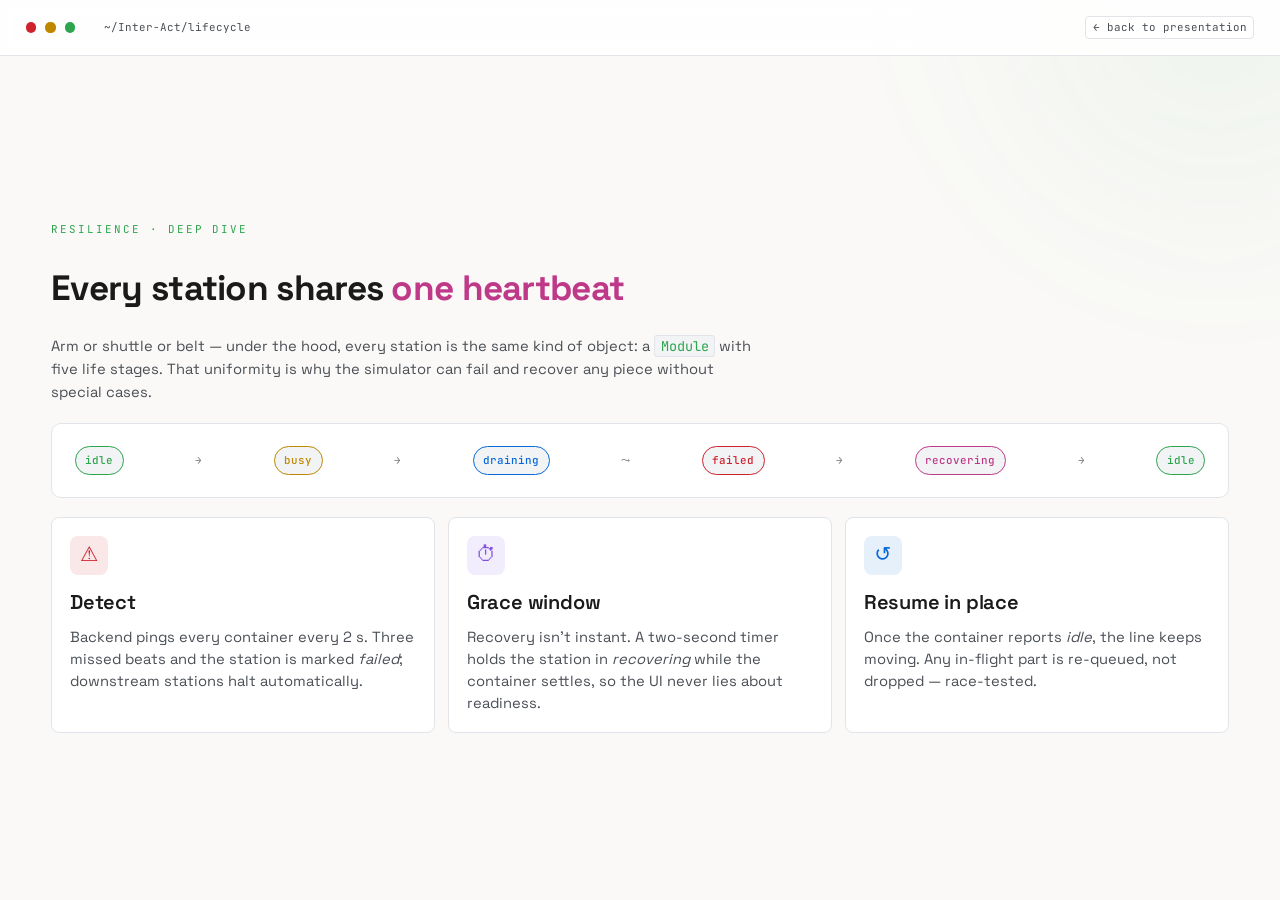
==== lifecycle.html @ b62fb3c9 "Initial commit: Add presentation website" ====
<!DOCTYPE html>
<html lang="en">
<head>
<meta charset="UTF-8">
<meta name="viewport" content="width=device-width, initial-scale=1.0">
<title>INTER.act — Lifecycle deep dive</title>
<link rel="preconnect" href="https://fonts.googleapis.com">
<link rel="preconnect" href="https://fonts.gstatic.com" crossorigin>
<link href="https://fonts.googleapis.com/css2?family=JetBrains+Mono:wght@300;400;500;700;800&family=Space+Grotesk:wght@400;500;600;700&display=swap" rel="stylesheet">
<link rel="stylesheet" href="styles.css">
</head>
<body>

<!-- Standalone deep-dive page reachable from the hidden hotspot on
     presentation.html slide 6 ("5 lifecycle states" stat).
     Single back link returns the viewer to the presentation. -->
<section class="slide">
    <header class="chrome">
        <span class="dot r"></span><span class="dot y"></span><span class="dot g"></span>
        <span class="path">~/Inter-Act/lifecycle</span>
        <span class="branch">
            <a href="presentation.html">← back to presentation</a>
        </span>
    </header>

    <div class="slide-content">
        <p class="eyebrow reveal">Resilience · deep dive</p>
        <h2 class="section-title reveal">
            Every station shares <span style="color:var(--magenta);">one heartbeat</span>
        </h2>

        <p class="reveal muted" style="max-width:78ch;">
            Arm or shuttle or belt — under the hood, every station is the same kind
            of object: a <kbd>Module</kbd> with five life stages. That uniformity is
            why the simulator can fail and recover any piece without special cases.
        </p>

        <div class="state-graph reveal">
            <span class="state-node idle">idle</span>
            <span class="state-arrow">→</span>
            <span class="state-node busy">busy</span>
            <span class="state-arrow">→</span>
            <span class="state-node drain">draining</span>
            <span class="state-arrow">⤳</span>
            <span class="state-node failed">failed</span>
            <span class="state-arrow">→</span>
            <span class="state-node recover">recovering</span>
            <span class="state-arrow">→</span>
            <span class="state-node idle">idle</span>
        </div>

        <div class="grid-3 reveal">
            <div class="card red">
                <div class="icon">⚠</div>
                <h3>Detect</h3>
                <p>Backend pings every container every 2 s. Three missed beats and
                the station is marked <em>failed</em>; downstream stations halt
                automatically.</p>
            </div>
            <div class="card violet">
                <div class="icon">⏱</div>
                <h3>Grace window</h3>
                <p>Recovery isn't instant. A two-second timer holds the station
                in <em>recovering</em> while the container settles, so the UI
                never lies about readiness.</p>
            </div>
            <div class="card cyan">
                <div class="icon">↺</div>
                <h3>Resume in place</h3>
                <p>Once the container reports <em>idle</em>, the line keeps moving.
                Any in-flight part is re-queued, not dropped — race-tested.</p>
            </div>
        </div>
    </div>
</section>

<script>
/* Esc / Backspace / ← arrow → back to presentation */
document.addEventListener('keydown', (e) => {
    if (e.key === 'Escape' || e.key === 'Backspace' || e.key === 'ArrowLeft') {
        e.preventDefault();
        location.href = 'presentation.html';
    }
});
</script>
</body>
</html>
---- styles.css ----
/* ===========================================
   INTER.act presentation — shared stylesheet
   Light theme, editorial + technical accents.
   Linked by every slide-N.html and index.html.
   =========================================== */

:root {
    /* Palette — warm cream paper, ink black, jade green accent */
    --bg-primary:    #faf9f7;
    --bg-panel:      #ffffff;
    --bg-elevated:   #f1f3f5;
    --border:        #e1e4e8;
    --border-bright: #c9d1d9;

    --text-primary:   #1a1a1a;
    --text-secondary: #4a4f55;
    --text-dim:       #7a8087;

    --green:   #2da44e;
    --green-glow: rgba(45, 164, 78, 0.18);
    --amber:   #bf8700;
    --magenta: #bf3989;
    --cyan:    #0969da;
    --red:     #cf222e;
    --violet:  #8250df;

    --font-display: 'Space Grotesk', system-ui, sans-serif;
    --font-mono:    'JetBrains Mono', ui-monospace, monospace;

    --title-size:    clamp(1.8rem, 6vw, 5rem);
    --h2-size:       clamp(1.2rem, 3.2vw, 2.2rem);
    --h3-size:       clamp(0.9rem, 1.9vw, 1.25rem);
    --body-size:     clamp(0.75rem, 1.15vw, 1rem);
    --small-size:    clamp(0.6rem, 0.85vw, 0.78rem);

    --slide-padding: clamp(1.2rem, 4vw, 4rem);
    --content-gap:   clamp(0.6rem, 1.5vw, 1.4rem);
    --element-gap:   clamp(0.3rem, 0.8vw, 0.7rem);

    --ease: cubic-bezier(0.16, 1, 0.3, 1);
    --dur:  0.7s;
}

* { margin: 0; padding: 0; box-sizing: border-box; }
html, body { height: 100%; overflow-x: hidden; }

body {
    background: var(--bg-primary);
    color: var(--text-primary);
    font-family: var(--font-display);
    font-size: var(--body-size);
    line-height: 1.55;
}

/* ===========================================
   SLIDE FRAME — locks each page to viewport
   =========================================== */
.slide {
    width: 100vw;
    height: 100vh;
    height: 100dvh;
    overflow: hidden;
    display: flex;
    flex-direction: column;
    position: relative;
    padding: var(--slide-padding);
    background: var(--bg-primary);
}
.slide-content {
    flex: 1;
    display: flex;
    flex-direction: column;
    justify-content: center;
    max-height: 100%;
    overflow: hidden;
    gap: var(--content-gap);
    margin-top: clamp(2.5rem, 6vh, 4rem); /* space for header chrome */
}

@media (max-height: 700px) {
    :root {
        --slide-padding: clamp(0.8rem, 3vw, 2rem);
        --title-size: clamp(1.4rem, 4.8vw, 2.8rem);
        --h2-size:    clamp(1rem, 2.6vw, 1.7rem);
    }
    .slide-content { margin-top: clamp(2rem, 5vh, 3rem); }
}
@media (max-height: 600px) {
    :root {
        --slide-padding: clamp(0.6rem, 2.5vw, 1.5rem);
        --content-gap: clamp(0.4rem, 1vw, 0.8rem);
        --body-size: clamp(0.65rem, 0.95vw, 0.85rem);
    }
}
@media (max-height: 500px) {
    :root { --title-size: clamp(1.1rem, 3.5vw, 1.8rem); }
}
@media (prefers-reduced-motion: reduce) {
    *, *::before, *::after {
        animation-duration: 0.01ms !important;
        transition-duration: 0.2s !important;
    }
}

/* Subtle paper texture / depth — no AI gradient slop */
.slide::after {
    content: '';
    position: absolute;
    width: 60vmax; height: 60vmax;
    top: -30vmax; right: -25vmax;
    background: radial-gradient(circle, rgba(45, 164, 78, 0.06), transparent 60%);
    pointer-events: none;
    z-index: 0;
    filter: blur(50px);
}
.slide > * { position: relative; z-index: 2; }

/* ===========================================
   PAGE CHROME — top bar, nav, slide number
   =========================================== */
.chrome {
    position: absolute;
    top: 0; left: 0; right: 0;
    display: flex;
    align-items: center;
    gap: 0.6rem;
    padding: clamp(0.6rem, 1.3vw, 1rem) clamp(0.9rem, 2vw, 1.6rem);
    background: rgba(255, 255, 255, 0.85);
    backdrop-filter: blur(8px);
    border-bottom: 1px solid var(--border);
    font-family: var(--font-mono);
    font-size: var(--small-size);
    color: var(--text-dim);
    z-index: 5;
}
.chrome .dot {
    width: clamp(8px, 0.8vw, 12px);
    height: clamp(8px, 0.8vw, 12px);
    border-radius: 50%;
    background: var(--border-bright);
}
.chrome .dot.r { background: var(--red); }
.chrome .dot.y { background: var(--amber); }
.chrome .dot.g { background: var(--green); }
.chrome .path { margin-left: clamp(0.5rem, 1.5vw, 1.5rem); color: var(--text-secondary); }
.chrome .branch { margin-left: auto; color: var(--green); display: flex; align-items: center; gap: 0.6rem; }

.chrome a {
    color: var(--text-secondary);
    text-decoration: none;
    padding: 0.2em 0.6em;
    border: 1px solid var(--border);
    border-radius: 4px;
    background: var(--bg-panel);
    transition: all 0.2s var(--ease);
}
.chrome a:hover {
    border-color: var(--green);
    color: var(--green);
}
.chrome a.disabled {
    opacity: 0.35;
    pointer-events: none;
}

/* Cursor blink (title slide accent) */
.cursor::after {
    content: '▊';
    color: var(--green);
    animation: blink 1.1s steps(2) infinite;
    margin-left: 0.2em;
}
@keyframes blink { 50% { opacity: 0; } }

/* ===========================================
   REVEAL ANIMATIONS — page-load staggered
   =========================================== */
.reveal {
    opacity: 0;
    transform: translateY(20px);
    animation: rise var(--dur) var(--ease) forwards;
}
.reveal:nth-child(1) { animation-delay: 0.05s; }
.reveal:nth-child(2) { animation-delay: 0.15s; }
.reveal:nth-child(3) { animation-delay: 0.25s; }
.reveal:nth-child(4) { animation-delay: 0.35s; }
.reveal:nth-child(5) { animation-delay: 0.45s; }
.reveal:nth-child(6) { animation-delay: 0.55s; }
.reveal:nth-child(7) { animation-delay: 0.65s; }
@keyframes rise {
    to { opacity: 1; transform: translateY(0); }
}

/* ===========================================
   TYPOGRAPHY
   =========================================== */
h1.title {
    font-family: var(--font-display);
    font-size: var(--title-size);
    font-weight: 700;
    letter-spacing: -0.04em;
    line-height: 0.95;
    color: var(--text-primary);
}
h1.title .green { color: var(--green); text-shadow: 0 0 30px var(--green-glow); }

h2.section-title {
    font-family: var(--font-display);
    font-size: var(--h2-size);
    font-weight: 700;
    color: var(--text-primary);
    letter-spacing: -0.02em;
}
h2.section-title .prompt {
    font-family: var(--font-mono);
    color: var(--green);
    margin-right: 0.4em;
    font-weight: 500;
}

.eyebrow {
    font-family: var(--font-mono);
    font-size: var(--small-size);
    letter-spacing: 0.18em;
    text-transform: uppercase;
    color: var(--green);
    margin-bottom: 0.4em;
}

.tag {
    display: inline-block;
    font-family: var(--font-mono);
    font-size: var(--small-size);
    color: var(--green);
    border: 1px solid var(--green);
    padding: 0.25em 0.8em;
    border-radius: 999px;
    background: rgba(45, 164, 78, 0.08);
}
.tag.amber  { color: var(--amber);  border-color: var(--amber);  background: rgba(191, 135, 0, 0.08); }
.tag.cyan   { color: var(--cyan);   border-color: var(--cyan);   background: rgba(9, 105, 218, 0.08); }
.tag.violet { color: var(--violet); border-color: var(--violet); background: rgba(130, 80, 223, 0.08); }

.muted { color: var(--text-secondary); }
.dim   { color: var(--text-dim); }

kbd {
    font-family: var(--font-mono);
    font-size: 0.92em;
    background: var(--bg-elevated);
    border: 1px solid var(--border);
    border-radius: 3px;
    padding: 0.05em 0.4em;
    color: var(--green);
}

/* ===========================================
   GRID + CARDS
   =========================================== */
.grid-2 {
    display: grid;
    grid-template-columns: repeat(auto-fit, minmax(min(100%, 280px), 1fr));
    gap: clamp(0.6rem, 1.2vw, 1rem);
}
.grid-3 {
    display: grid;
    grid-template-columns: repeat(auto-fit, minmax(min(100%, 200px), 1fr));
    gap: clamp(0.5rem, 1vw, 0.9rem);
}
.grid-4 {
    display: grid;
    grid-template-columns: repeat(auto-fit, minmax(min(100%, 160px), 1fr));
    gap: clamp(0.5rem, 1vw, 0.9rem);
}

.card {
    background: var(--bg-panel);
    border: 1px solid var(--border);
    border-radius: 8px;
    padding: clamp(0.7rem, 1.4vw, 1.2rem);
    transition: border-color 0.3s var(--ease), transform 0.3s var(--ease), box-shadow 0.3s var(--ease);
    position: relative;
    overflow: hidden;
}
.card:hover {
    border-color: var(--green);
    transform: translateY(-2px);
    box-shadow: 0 8px 24px rgba(0, 0, 0, 0.06);
}
.card .icon {
    width: clamp(28px, 3vw, 40px);
    height: clamp(28px, 3vw, 40px);
    border-radius: 8px;
    background: rgba(45, 164, 78, 0.1);
    color: var(--green);
    display: grid;
    place-items: center;
    font-size: clamp(14px, 1.6vw, 22px);
    margin-bottom: 0.6em;
}
.card.amber  .icon { background: rgba(191, 135, 0, 0.1);  color: var(--amber); }
.card.cyan   .icon { background: rgba(9, 105, 218, 0.1);  color: var(--cyan); }
.card.violet .icon { background: rgba(130, 80, 223, 0.1); color: var(--violet); }
.card.red    .icon { background: rgba(207, 34, 46, 0.1);  color: var(--red); }

.card h3 {
    font-family: var(--font-display);
    font-size: var(--h3-size);
    font-weight: 600;
    color: var(--text-primary);
    margin-bottom: 0.4em;
    letter-spacing: -0.01em;
}
.card p {
    font-size: var(--body-size);
    color: var(--text-secondary);
    line-height: 1.5;
}

/* ===========================================
   FACTORY DIAGRAM (slide 3)
   =========================================== */
.factory {
    display: flex;
    flex-direction: column;
    gap: clamp(0.4rem, 1vw, 1rem);
    padding: clamp(0.8rem, 1.8vw, 1.5rem);
    background: var(--bg-panel);
    border: 1px solid var(--border);
    border-radius: 10px;
    position: relative;
    overflow: hidden;
}
.factory-row {
    display: flex;
    align-items: center;
    justify-content: space-between;
    gap: clamp(0.4rem, 1vw, 0.8rem);
    flex-wrap: nowrap;
}
.node {
    flex: 1;
    min-width: 0;
    display: flex;
    flex-direction: column;
    align-items: center;
    gap: 0.4em;
    padding: clamp(0.5rem, 1vw, 0.8rem) clamp(0.4rem, 0.8vw, 0.7rem);
    background: var(--bg-elevated);
    border: 1px solid var(--border-bright);
    border-radius: 8px;
    font-family: var(--font-mono);
    font-size: var(--small-size);
    color: var(--text-secondary);
    position: relative;
    transition: all 0.3s var(--ease);
}
.node .glyph {
    width: clamp(28px, 3.5vw, 44px);
    height: clamp(28px, 3.5vw, 44px);
    display: grid;
    place-items: center;
}
.node .label {
    color: var(--text-primary);
    font-weight: 500;
    font-family: var(--font-display);
    font-size: var(--body-size);
}
.node .role {
    font-size: clamp(0.55rem, 0.8vw, 0.7rem);
    color: var(--text-dim);
}
.node.arm     { border-color: var(--green);   }
.node.arm     .glyph svg { stroke: var(--green); }
.node.veh     { border-color: var(--violet);  }
.node.veh     .glyph svg { stroke: var(--violet); fill: var(--violet); }
.node.conv    { border-color: var(--amber);   }
.node.conv    .glyph svg { stroke: var(--amber); }
.node.output  { border-color: var(--cyan);    }
.node.output  .glyph svg { stroke: var(--cyan); }

.flow-arrow {
    color: var(--text-dim);
    font-family: var(--font-mono);
    font-size: clamp(0.9rem, 1.5vw, 1.4rem);
    flex-shrink: 0;
}

@keyframes pulse-glow {
    0%, 100% { box-shadow: 0 0 0 0 rgba(45, 164, 78, 0.4); }
    50%      { box-shadow: 0 0 0 6px rgba(45, 164, 78, 0); }
}
.node.live { animation: pulse-glow 2.4s var(--ease) infinite; }

/* ===========================================
   STATE MACHINE GRAPH (slide 4)
   =========================================== */
.state-graph {
    display: flex;
    align-items: center;
    justify-content: space-between;
    flex-wrap: wrap;
    gap: clamp(0.3rem, 0.8vw, 0.6rem);
    padding: clamp(0.8rem, 1.8vw, 1.4rem);
    background: var(--bg-panel);
    border: 1px solid var(--border);
    border-radius: 10px;
    font-family: var(--font-mono);
    font-size: var(--small-size);
}
.state-node {
    padding: 0.45em 0.9em;
    border-radius: 999px;
    border: 1.5px solid var(--border-bright);
    color: var(--text-secondary);
    background: var(--bg-elevated);
    white-space: nowrap;
    font-weight: 500;
}
.state-node.idle    { border-color: var(--green);   color: var(--green); }
.state-node.busy    { border-color: var(--amber);   color: var(--amber); }
.state-node.drain   { border-color: var(--cyan);    color: var(--cyan); }
.state-node.failed  { border-color: var(--red);     color: var(--red); }
.state-node.recover {
    border-color: var(--magenta); color: var(--magenta);
    animation: pulse-mag 1.6s var(--ease) infinite;
}
@keyframes pulse-mag {
    0%, 100% { box-shadow: 0 0 0 0 rgba(191, 57, 137, 0.5); }
    50%      { box-shadow: 0 0 0 6px rgba(191, 57, 137, 0); }
}
.state-arrow { color: var(--text-dim); }

/* ===========================================
   STATS (slide 5)
   =========================================== */
.stats-row {
    display: grid;
    grid-template-columns: repeat(auto-fit, minmax(min(100%, 130px), 1fr));
    gap: clamp(0.5rem, 1.2vw, 1.1rem);
}
.stat {
    background: var(--bg-panel);
    border: 1px solid var(--border);
    border-left: 3px solid var(--green);
    border-radius: 6px;
    padding: clamp(0.6rem, 1.3vw, 1rem);
}
.stat.amber  { border-left-color: var(--amber); }
.stat.cyan   { border-left-color: var(--cyan); }
.stat.violet { border-left-color: var(--violet); }
.stat .num {
    font-family: var(--font-display);
    font-size: clamp(1.4rem, 3.4vw, 2.4rem);
    font-weight: 700;
    color: var(--green);
    line-height: 1;
    letter-spacing: -0.04em;
}
.stat.amber  .num { color: var(--amber); }
.stat.cyan   .num { color: var(--cyan); }
.stat.violet .num { color: var(--violet); }
.stat .label {
    font-family: var(--font-mono);
    font-size: var(--small-size);
    color: var(--text-secondary);
    margin-top: 0.3em;
    text-transform: uppercase;
    letter-spacing: 0.08em;
}

/* Stealth hotspot — invisible link wrapper around a .stat tile.
   Matches the surrounding stats exactly: no underline, no color shift,
   no hover effect, default cursor. The viewer doesn't see a clickable
   target, but the tile is keyboard-focusable and clickable. */
.stat-link,
.stat-link:hover,
.stat-link:focus,
.stat-link:visited,
.stat-link:active {
    text-decoration: none;
    color: inherit;
    outline: none;
    cursor: default;
    display: block;
}
.stat-link .stat { transition: none; }

/* ===========================================
   ROADMAP (slide 6)
   =========================================== */
.roadmap {
    display: grid;
    grid-template-columns: repeat(auto-fit, minmax(min(100%, 220px), 1fr));
    gap: clamp(0.6rem, 1.4vw, 1.2rem);
}
.milestone {
    position: relative;
    padding: clamp(0.8rem, 1.5vw, 1.3rem);
    background: var(--bg-panel);
    border: 1px solid var(--border);
    border-radius: 10px;
    border-top: 3px solid var(--green);
    overflow: hidden;
}
.milestone.next   { border-top-color: var(--amber); }
.milestone.later  { border-top-color: var(--cyan); }
.milestone.dream  { border-top-color: var(--violet); }
.milestone .when {
    font-family: var(--font-mono);
    font-size: var(--small-size);
    color: var(--green);
    text-transform: uppercase;
    letter-spacing: 0.15em;
    margin-bottom: 0.5em;
}
.milestone.next  .when { color: var(--amber); }
.milestone.later .when { color: var(--cyan); }
.milestone.dream .when { color: var(--violet); }
.milestone h3 {
    font-family: var(--font-display);
    font-size: var(--h3-size);
    font-weight: 600;
    margin-bottom: 0.4em;
    color: var(--text-primary);
}
.milestone ul {
    list-style: none;
    display: flex;
    flex-direction: column;
    gap: 0.3em;
    font-size: var(--body-size);
    color: var(--text-secondary);
    line-height: 1.5;
}
.milestone ul li {
    padding-left: 1em;
    position: relative;
}
.milestone ul li::before {
    content: '◆';
    position: absolute;
    left: 0;
    color: var(--green);
    font-size: 0.7em;
    top: 0.4em;
}
.milestone.next  ul li::before { color: var(--amber); }
.milestone.later ul li::before { color: var(--cyan); }
.milestone.dream ul li::before { color: var(--violet); }

/* ===========================================
   BULLETS — terminal style
   =========================================== */
.bullet-list {
    list-style: none;
    display: flex;
    flex-direction: column;
    gap: clamp(0.35rem, 0.9vw, 0.7rem);
}
.bullet-list li {
    font-size: var(--body-size);
    color: var(--text-secondary);
    padding-left: 1.4em;
    position: relative;
    line-height: 1.55;
}
.bullet-list li::before {
    content: '>';
    position: absolute;
    left: 0;
    color: var(--green);
    font-weight: 700;
    font-family: var(--font-mono);
}
.bullet-list li strong { color: var(--text-primary); font-weight: 600; }

/* ===========================================
   SLIDE NUMBER
   =========================================== */
.slide-number {
    position: absolute;
    bottom: clamp(0.6rem, 1.5vw, 1.5rem);
    right: clamp(0.8rem, 2vw, 2rem);
    font-family: var(--font-mono);
    font-size: var(--small-size);
    color: var(--text-dim);
    z-index: 5;
}
.slide-number .of { color: var(--border-bright); }

/* ===========================================
   TITLE SLIDE — DIGITAL TECHNOLOGIES branding
   =========================================== */
.title-cover {
    padding: 0;
    background: var(--bg-panel);
}
.title-cover .slide-content {
    margin-top: 0;
    padding: 0;
    gap: 0;
    justify-content: flex-start;
}
/* Title slide is intentionally chrome-free — banner is the header.
   Keep the elements in DOM (nav.js reads links) but hide them visually. */
.title-cover .chrome { display: none; }
/* Hide chrome on the cover so the banner runs edge-to-edge.
   Nav links remain in the DOM for nav.js to read. */
.title-cover .chrome { display: none; }
.title-cover::after { display: none; }

.hero-banner {
    position: relative;
    flex: 0 0 auto;
    width: 100%;
    /* Cap so banner never eats more than ~38% of slide height on tall viewports;
       image keeps its natural 5.6:1 aspect — nothing cropped, nothing clipped. */
    max-height: 38vh;
    overflow: hidden;
    background: #2c8c8c;
    line-height: 0;
}
.hero-banner img {
    display: block;
    width: 100%;
    height: auto;
    max-height: 38vh;
    object-fit: contain;
    object-position: left center;
}
@media (max-height: 700px) {
    .hero-banner, .hero-banner img { max-height: 32vh; }
}
@media (max-height: 500px) {
    .hero-banner, .hero-banner img { max-height: 28vh; }
}

/* Cover body — Inter.act + brand row + partners strip */
.cover-body {
    flex: 1;
    display: grid;
    grid-template-rows: 1fr auto;
    padding: clamp(1rem, 3vw, 3rem) clamp(1.2rem, 4vw, 4rem);
    background: #ffffff;
    gap: clamp(0.6rem, 1.5vw, 1.4rem);
    overflow: hidden;
}
.cover-main {
    display: grid;
    grid-template-columns: 1fr auto;
    align-items: center;
    gap: clamp(1rem, 3vw, 3rem);
}
.cover-left .term {
    font-family: var(--font-display);
    font-size: clamp(0.85rem, 1.4vw, 1.15rem);
    color: #2c8c8c;
    font-weight: 500;
    margin-bottom: clamp(0.6rem, 1.5vw, 1.5rem);
}
.cover-left .product {
    font-family: var(--font-display);
    font-size: clamp(2rem, 6vw, 5rem);
    font-weight: 700;
    color: #1f6e6e;
    letter-spacing: -0.02em;
    line-height: 1;
}

.brand-row {
    display: flex;
    align-items: center;
    gap: clamp(0.8rem, 2.5vw, 2rem);
    flex-wrap: nowrap;
}
.brand-row img {
    display: block;
    height: clamp(60px, 9vh, 110px);
    width: auto;
    object-fit: contain;
}
.brand-row .x {
    font-family: var(--font-display);
    font-size: clamp(1rem, 2.5vw, 2rem);
    font-weight: 600;
    color: #888;
    flex-shrink: 0;
}

.partners-strip {
    display: flex;
    align-items: center;
    justify-content: space-between;
    gap: clamp(0.6rem, 2vw, 1.5rem);
    padding-top: clamp(0.6rem, 1.5vw, 1.2rem);
    border-top: 1px solid #ececec;
    flex-wrap: wrap;
}
.partners-left {
    display: flex;
    align-items: center;
    gap: clamp(0.8rem, 2vw, 1.6rem);
    font-size: var(--small-size);
    color: #555;
    flex-wrap: wrap;
}
.partners-left .lead {
    color: #666;
    font-family: var(--font-display);
    font-size: clamp(0.7rem, 1.1vw, 0.95rem);
}
.partners-left img {
    display: block;
    height: clamp(36px, 4.5vh, 60px);
    width: auto;
    object-fit: contain;
}

.partners-right {
    display: flex;
    align-items: center;
    gap: 0.5rem;
    font-family: var(--font-display);
    font-size: clamp(0.8rem, 1.3vw, 1.05rem);
    color: #1f6e6e;
    font-weight: 500;
}
.partners-right .ig-icon {
    width: clamp(20px, 2.4vw, 30px);
    height: clamp(20px, 2.4vw, 30px);
}

/* Title-slide chrome — keep the same opaque look as every other slide
   (no see-through over the banner; banner sits cleanly below it). */

/* ===========================================
   PROBLEM / MOTIVATION SLIDE — SVG diagram frame
   =========================================== */
.diagram-frame {
    background: #0d0d0d;
    border: 1px solid var(--border);
    border-radius: 12px;
    padding: clamp(0.6rem, 1.4vw, 1rem);
    overflow: hidden;
    display: grid;
    place-items: center;
    box-shadow: 0 12px 36px rgba(0, 0, 0, 0.08);
    cursor: zoom-in;
    position: relative;
    transition: transform 0.3s var(--ease), box-shadow 0.3s var(--ease);
}
.diagram-frame:hover {
    transform: translateY(-2px);
    box-shadow: 0 18px 48px rgba(0, 0, 0, 0.14);
}
.diagram-frame .zoom-hint {
    position: absolute;
    top: clamp(0.4rem, 1vw, 0.8rem);
    right: clamp(0.4rem, 1vw, 0.8rem);
    font-family: var(--font-mono);
    font-size: var(--small-size);
    color: rgba(255, 255, 255, 0.7);
    background: rgba(255, 255, 255, 0.08);
    border: 1px solid rgba(255, 255, 255, 0.18);
    padding: 0.3em 0.7em;
    border-radius: 4px;
    backdrop-filter: blur(4px);
    pointer-events: none;
}
.diagram-frame img,
.diagram-frame svg,
.diagram-frame object {
    width: 100%;
    /* SVG ships at viewBox 980×520 ≈ 1.885 ratio. Lock the aspect so <object>
       (which has no intrinsic height) renders the diagram in full instead of
       falling back to the default 150px box and clipping the bottom rows. */
    aspect-ratio: 980 / 520;
    height: auto;
    max-height: clamp(280px, 62vh, 640px);
    display: block;
    pointer-events: none;
}

/* Lightbox modal — full-viewport zoom view */
.lightbox {
    position: fixed;
    inset: 0;
    background: rgba(10, 10, 10, 0.92);
    display: none;
    align-items: center;
    justify-content: center;
    z-index: 9999;
    cursor: zoom-out;
    padding: clamp(1rem, 4vw, 4rem);
    backdrop-filter: blur(6px);
    animation: lb-fade 0.25s var(--ease);
}
.lightbox.open { display: flex; }
.lightbox object,
.lightbox img {
    max-width: 100%;
    max-height: 100%;
    width: auto;
    height: auto;
    border-radius: 8px;
    box-shadow: 0 24px 80px rgba(0, 0, 0, 0.6);
}
.lightbox .close-hint {
    position: absolute;
    top: clamp(1rem, 2.5vw, 2rem);
    right: clamp(1rem, 2.5vw, 2rem);
    font-family: var(--font-mono);
    font-size: var(--small-size);
    color: rgba(255, 255, 255, 0.7);
    border: 1px solid rgba(255, 255, 255, 0.25);
    padding: 0.4em 0.9em;
    border-radius: 4px;
}
@keyframes lb-fade {
    from { opacity: 0; }
    to   { opacity: 1; }
}

/* ===========================================
   LIVE DEMO BUTTON (slide 3)
   =========================================== */
.demo-cta {
    display: flex;
    justify-content: center;
    margin-top: var(--element-gap);
}
.demo-btn {
    display: inline-flex;
    align-items: center;
    gap: 0.6em;
    padding: clamp(0.6rem, 1.3vw, 0.9rem) clamp(1.2rem, 2.5vw, 2rem);
    background: var(--green);
    color: #ffffff;
    text-decoration: none;
    font-family: var(--font-display);
    font-weight: 600;
    font-size: clamp(0.85rem, 1.4vw, 1.1rem);
    border-radius: 999px;
    box-shadow: 0 10px 24px rgba(45, 164, 78, 0.28);
    transition: transform 0.25s var(--ease), box-shadow 0.25s var(--ease), background 0.25s var(--ease);
    border: 1px solid rgba(255, 255, 255, 0.2);
}
.demo-btn:hover {
    transform: translateY(-2px);
    background: #218a3f;
    box-shadow: 0 14px 32px rgba(45, 164, 78, 0.38);
}
.demo-btn:active { transform: translateY(0); }
.demo-btn .pulse {
    width: 10px;
    height: 10px;
    border-radius: 50%;
    background: #ffffff;
    box-shadow: 0 0 0 0 rgba(255, 255, 255, 0.7);
    animation: dot-pulse 1.6s var(--ease) infinite;
}
@keyframes dot-pulse {
    0%, 100% { box-shadow: 0 0 0 0 rgba(255, 255, 255, 0.7); }
    50%      { box-shadow: 0 0 0 8px rgba(255, 255, 255, 0); }
}

.compare-row {
    display: grid;
    grid-template-columns: 1fr 1fr;
    gap: clamp(0.6rem, 1.5vw, 1.2rem);
    margin-top: var(--element-gap);
}
.compare-card {
    background: var(--bg-panel);
    border: 1px solid var(--border);
    border-radius: 8px;
    padding: clamp(0.7rem, 1.4vw, 1.1rem);
    border-top: 3px solid var(--red);
}
.compare-card.goal { border-top-color: var(--green); }
.compare-card .label {
    font-family: var(--font-mono);
    font-size: var(--small-size);
    text-transform: uppercase;
    letter-spacing: 0.15em;
    color: var(--red);
    margin-bottom: 0.4em;
}
.compare-card.goal .label { color: var(--green); }
.compare-card h3 {
    font-family: var(--font-display);
    font-size: var(--h3-size);
    font-weight: 600;
    margin-bottom: 0.3em;
    color: var(--text-primary);
}
.compare-card p {
    font-size: var(--body-size);
    color: var(--text-secondary);
    line-height: 1.5;
}

/* ===========================================
   PHASE CARDS — Project epics, traffic-light colors (slide 3)
   =========================================== */
.phases {
    display: grid;
    grid-template-columns: repeat(auto-fit, minmax(min(100%, 240px), 1fr));
    gap: clamp(0.7rem, 1.5vw, 1.2rem);
}
.phase {
    background: var(--bg-panel);
    border: 1px solid var(--border);
    border-radius: 12px;
    padding: clamp(0.9rem, 1.8vw, 1.4rem);
    position: relative;
    overflow: hidden;
}
.phase::before {
    content: '';
    position: absolute;
    inset: 0 auto 0 0;
    width: 4px;
    background: var(--phase-color, var(--green));
}
.phase.done    { --phase-color: #2da44e; }
.phase.active  { --phase-color: #d9a31a; }
.phase.pending { --phase-color: #cf222e; }

.phase .phase-head {
    display: flex;
    align-items: center;
    gap: 0.6rem;
    margin-bottom: 0.6em;
}
.phase .phase-num {
    font-family: var(--font-mono);
    font-size: var(--small-size);
    font-weight: 600;
    color: var(--phase-color);
    letter-spacing: 0.15em;
    text-transform: uppercase;
}
.phase .phase-status {
    margin-left: auto;
    width: clamp(28px, 3vw, 38px);
    height: clamp(28px, 3vw, 38px);
    border-radius: 50%;
    background: color-mix(in srgb, var(--phase-color) 15%, transparent);
    color: var(--phase-color);
    display: grid;
    place-items: center;
    font-size: clamp(14px, 1.6vw, 20px);
    font-weight: 700;
    border: 1.5px solid var(--phase-color);
}
.phase.active .phase-status {
    animation: phase-pulse 2s var(--ease) infinite;
}
@keyframes phase-pulse {
    0%, 100% { box-shadow: 0 0 0 0 color-mix(in srgb, var(--phase-color) 40%, transparent); }
    50%      { box-shadow: 0 0 0 6px transparent; }
}
.phase h3 {
    font-family: var(--font-display);
    font-size: var(--h3-size);
    font-weight: 600;
    margin-bottom: 0.3em;
    color: var(--text-primary);
    letter-spacing: -0.01em;
}
.phase p {
    font-size: var(--body-size);
    color: var(--text-secondary);
    line-height: 1.5;
    margin-bottom: 0.6em;
}
.phase .phase-tag {
    display: inline-block;
    font-family: var(--font-mono);
    font-size: var(--small-size);
    background: color-mix(in srgb, var(--phase-color) 12%, transparent);
    color: var(--phase-color);
    padding: 0.2em 0.7em;
    border-radius: 999px;
    font-weight: 500;
}

/* "you-are-here" indicator under the phase row */
.phase-progress {
    display: flex;
    align-items: center;
    gap: 0.6rem;
    font-family: var(--font-mono);
    font-size: var(--small-size);
    color: var(--text-dim);
    margin-top: var(--element-gap);
    justify-content: center;
}
.phase-progress .track {
    flex: 1;
    height: 4px;
    border-radius: 2px;
    background: linear-gradient(90deg,
        #2da44e 0%, #2da44e 33%,
        #d9a31a 33%, #d9a31a 66%,
        #e1e4e8 66%);
    position: relative;
    max-width: 480px;
}
.phase-progress .marker {
    position: absolute;
    top: -6px;
    left: 50%;
    transform: translateX(-50%);
    width: 14px;
    height: 14px;
    border-radius: 50%;
    background: #d9a31a;
    border: 2px solid #fff;
    box-shadow: 0 0 0 2px #d9a31a;
}

/* ===========================================
   ARCHITECTURE DIAGRAM (slide 4)
   Single inline SVG so connectors are explicit and pixel-perfect.
   Connections: backend ↔ ollama (diagonal), backend → arm, demo-runner → veh.
   =========================================== */
.arch {
    background: var(--bg-panel);
    border: 1px solid var(--border);
    border-radius: 12px;
    padding: clamp(0.8rem, 1.8vw, 1.4rem);
    /* Column so the legend stacks BELOW the SVG instead of wrapping to its right. */
    display: flex;
    flex-direction: column;
    align-items: stretch;
    gap: clamp(0.4rem, 1vw, 0.8rem);
}
.arch-svg {
    width: 100%;
    height: auto;
    aspect-ratio: 900 / 320;
    max-height: clamp(220px, 38vh, 380px);
    display: block;
    align-self: center;
}

.arch-legend {
    display: flex;
    justify-content: center;
    gap: clamp(1rem, 2.5vw, 2.5rem);
    margin-top: clamp(0.6rem, 1.2vw, 1rem);
    flex-wrap: wrap;
    font-family: var(--font-mono);
    font-size: var(--small-size);
    color: var(--text-secondary);
}
.arch-legend-item {
    display: inline-flex;
    align-items: center;
    gap: 0.5rem;
}

.arch-callout {
    margin-top: var(--element-gap);
    background: color-mix(in srgb, var(--violet) 8%, var(--bg-panel));
    border: 1px solid color-mix(in srgb, var(--violet) 30%, transparent);
    border-left: 3px solid var(--violet);
    border-radius: 6px;
    padding: clamp(0.7rem, 1.3vw, 1.1rem) clamp(0.9rem, 1.7vw, 1.3rem);
    font-size: var(--body-size);
    color: var(--text-secondary);
    line-height: 1.55;
}
.arch-callout strong { color: var(--violet); font-weight: 600; }

/* Slide 04 fit fix: keep bottom note fully visible */
.architecture-slide .slide-content {
    justify-content: flex-start;
    gap: clamp(0.3rem, 0.65vw, 0.55rem);
    margin-top: 0.35rem;
    max-height: 100%;
    overflow: hidden;
    padding-bottom: 0;
}
.architecture-slide .eyebrow {
    margin-bottom: 0.05em;
}
.architecture-slide .section-title {
    font-size: clamp(1.28rem, 2.2vw, 1.8rem);
    line-height: 1.1;
}
.architecture-slide .arch {
    padding: 0.38rem;
}
.architecture-slide .arch-svg {
    max-height: 180px;
}
.architecture-slide .arch-callout {
    margin-top: 0;
    margin-bottom: 0;
    padding: 0.24rem 0.48rem;
    font-size: clamp(0.56rem, 0.72vw, 0.66rem);
    line-height: 1.18;
}

/* Browser-sized viewport fit: prevent slide-04 note clipping on ~700px-tall windows */
@media (max-height: 780px) {
    .architecture-slide .slide-content {
        margin-top: 0.2rem;
        gap: 0.2rem;
        padding-bottom: 0;
    }
    .architecture-slide .section-title {
        font-size: clamp(1.2rem, 2vw, 1.55rem);
        line-height: 1.05;
    }
    .architecture-slide .arch {
        padding: 0.32rem;
    }
    .architecture-slide .arch-svg {
        max-height: 165px;
    }
    .architecture-slide .arch-legend {
        margin-top: 0.18rem;
        font-size: 0.6rem;
    }
    .architecture-slide .arch-callout {
        margin-top: 0;
        padding: 0.2rem 0.42rem;
        font-size: 0.56rem;
        line-height: 1.14;
    }
}

/* ===========================================
   LIVE DEMO FOCAL SLIDE (slide 5)
   =========================================== */
.demo-focal {
    display: flex;
    flex-direction: column;
    align-items: center;
    justify-content: center;
    text-align: center;
    gap: clamp(0.8rem, 2vh, 1.8rem);
    overflow: visible;
    padding-bottom: clamp(0.4rem, 1.1vh, 0.9rem);
}
.demo-focal h2 {
    font-family: var(--font-display);
    /* Smaller than v1 — the factory row + 3 cards + button now share the slide,
       so the headline can't dominate the viewport or it crowds them out. */
    font-size: clamp(1.6rem, 4vw, 3.2rem);
    font-weight: 700;
    letter-spacing: -0.04em;
    line-height: 1.05;
    color: var(--text-primary);
}
.demo-focal h2 .green { color: var(--green); text-shadow: 0 0 30px var(--green-glow); }
.demo-focal .lede {
    font-size: clamp(0.9rem, 1.5vw, 1.2rem);
    color: var(--text-secondary);
    max-width: 50ch;
    line-height: 1.6;
}
.demo-focal .demo-btn {
    font-size: clamp(0.92rem, 1.55vw, 1.14rem);
    padding: clamp(0.72rem, 1.28vw, 0.96rem) clamp(1.34rem, 2.45vw, 2.1rem);
    margin-bottom: clamp(0.2rem, 0.8vh, 0.6rem);
}
.demo-focal .url {
    font-family: var(--font-mono);
    font-size: var(--small-size);
    color: var(--text-dim);
    margin-top: 0.4em;
}
.demo-focal .hints {
    display: grid;
    grid-template-columns: repeat(auto-fit, minmax(min(100%, 180px), 1fr));
    gap: clamp(0.5rem, 1.2vw, 1rem);
    margin-top: var(--element-gap);
    max-width: 720px;
    width: 100%;
}
.demo-focal .hint {
    background: var(--bg-panel);
    border: 1px solid var(--border);
    border-radius: 8px;
    padding: clamp(0.6rem, 1.2vw, 0.9rem);
    font-size: var(--small-size);
    color: var(--text-secondary);
    line-height: 1.45;
}
.demo-focal .hint strong { color: var(--green); display: block; font-family: var(--font-mono); margin-bottom: 0.3em; font-size: 1em; }

/* ===========================================
   THANK-YOU SLIDE (slide 8 in combined)
   =========================================== */
.thanks-slide {
    background:
        radial-gradient(circle at 80% 20%, rgba(45, 164, 78, 0.08), transparent 60%),
        radial-gradient(circle at 20% 80%, rgba(130, 80, 223, 0.06), transparent 55%),
        var(--bg-primary);
}
.thanks-content {
    align-items: center;
    text-align: center;
    justify-content: center;
    gap: clamp(1rem, 2.5vh, 2rem);
}
.thanks-title {
    font-family: var(--font-display);
    font-size: clamp(3rem, 11vw, 9rem);
    font-weight: 800;
    letter-spacing: -0.05em;
    line-height: 0.9;
    color: var(--text-primary);
}
.thanks-title .green {
    color: var(--green);
    text-shadow: 0 0 40px var(--green-glow);
}
.thanks-lede {
    font-size: clamp(0.95rem, 1.6vw, 1.3rem);
    max-width: 50ch;
    line-height: 1.6;
}

/* ===========================================
   COMBINED PRESENTATION (presentation.html) —
   scroll-snap each .slide to viewport
   =========================================== */
body.combined { overflow-y: auto; }
body.combined html { scroll-snap-type: y mandatory; scroll-behavior: smooth; }
body.combined .slide { scroll-snap-align: start; }

/* ===========================================
   INDEX PAGE (table of contents)
   =========================================== */
.index-grid {
    display: grid;
    grid-template-columns: repeat(auto-fit, minmax(min(100%, 240px), 1fr));
    gap: clamp(0.7rem, 1.5vw, 1.2rem);
}
.index-card {
    display: block;
    text-decoration: none;
    color: inherit;
    background: var(--bg-panel);
    border: 1px solid var(--border);
    border-radius: 10px;
    padding: clamp(1rem, 2vw, 1.6rem);
    transition: all 0.3s var(--ease);
    position: relative;
    overflow: hidden;
}
.index-card:hover {
    border-color: var(--green);
    transform: translateY(-4px);
    box-shadow: 0 12px 32px rgba(0, 0, 0, 0.08);
}
.index-card .num {
    font-family: var(--font-mono);
    font-size: var(--small-size);
    color: var(--green);
    letter-spacing: 0.15em;
    margin-bottom: 0.6em;
}
.index-card h3 {
    font-family: var(--font-display);
    font-size: clamp(1rem, 2vw, 1.4rem);
    font-weight: 700;
    color: var(--text-primary);
    margin-bottom: 0.4em;
    letter-spacing: -0.02em;
}
.index-card p {
    font-size: var(--body-size);
    color: var(--text-secondary);
    line-height: 1.5;
}
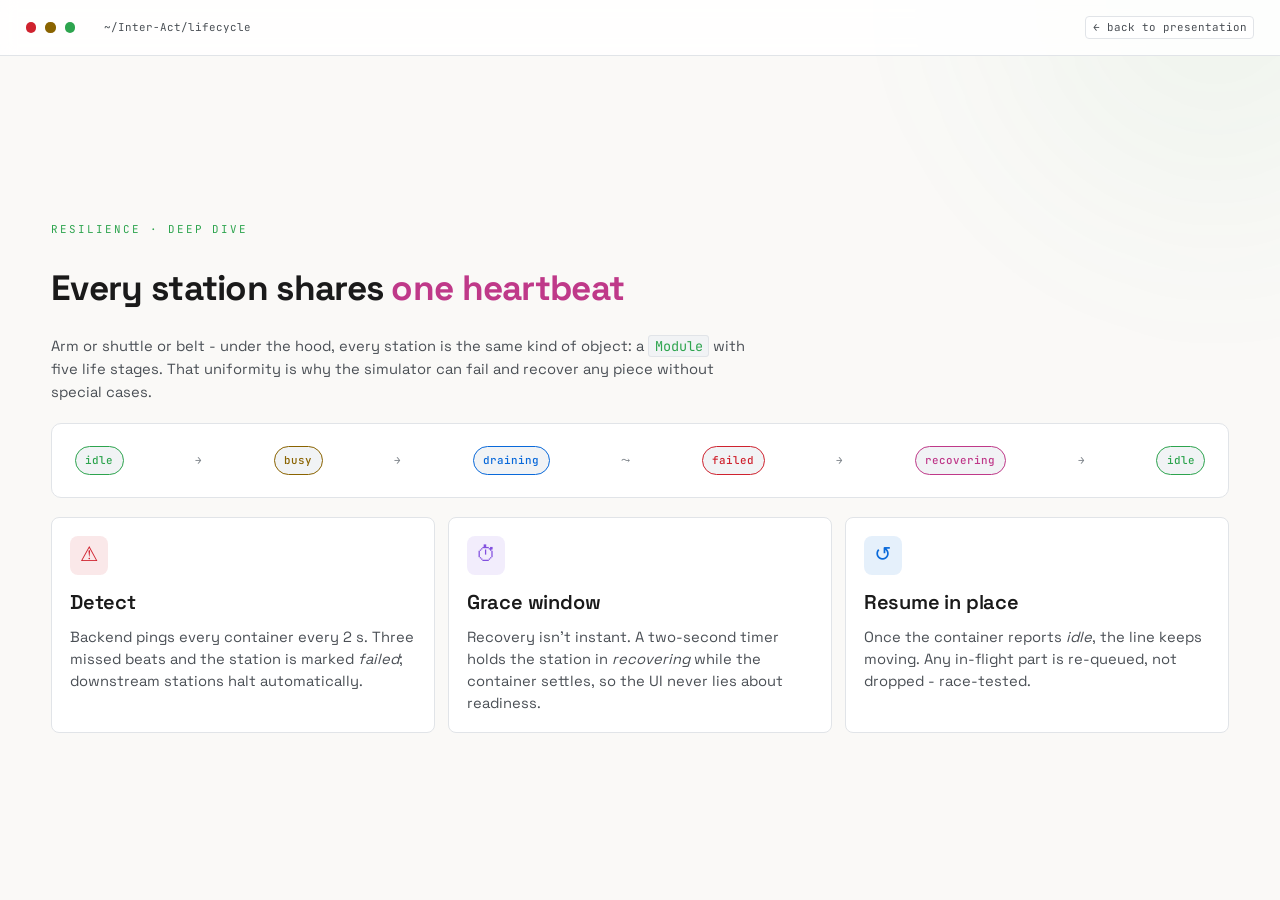
==== commit 17bbbcc0: "refactor: update visual styling, improve lightbox responsiveness, and add content to introduction sl" ====
--- a/lifecycle.html
+++ b/lifecycle.html
@@ -3,7 +3,7 @@
 <head>
 <meta charset="UTF-8">
 <meta name="viewport" content="width=device-width, initial-scale=1.0">
-<title>INTER.act — Lifecycle deep dive</title>
+<title>INTER.act - Lifecycle deep dive</title>
 <link rel="preconnect" href="https://fonts.googleapis.com">
 <link rel="preconnect" href="https://fonts.gstatic.com" crossorigin>
 <link href="https://fonts.googleapis.com/css2?family=JetBrains+Mono:wght@300;400;500;700;800&family=Space+Grotesk:wght@400;500;600;700&display=swap" rel="stylesheet">
@@ -30,7 +30,7 @@
         </h2>
 
         <p class="reveal muted" style="max-width:78ch;">
-            Arm or shuttle or belt — under the hood, every station is the same kind
+            Arm or shuttle or belt - under the hood, every station is the same kind
             of object: a <kbd>Module</kbd> with five life stages. That uniformity is
             why the simulator can fail and recover any piece without special cases.
         </p>
@@ -68,7 +68,7 @@
                 <div class="icon">↺</div>
                 <h3>Resume in place</h3>
                 <p>Once the container reports <em>idle</em>, the line keeps moving.
-                Any in-flight part is re-queued, not dropped — race-tested.</p>
+                Any in-flight part is re-queued, not dropped - race-tested.</p>
             </div>
         </div>
     </div>
--- a/styles.css
+++ b/styles.css
@@ -1,48 +1,58 @@
 /* ===========================================
-   INTER.act presentation — shared stylesheet
+   INTER.act presentation - shared stylesheet
    Light theme, editorial + technical accents.
    Linked by every slide-N.html and index.html.
    =========================================== */
 
 :root {
-    /* Palette — warm cream paper, ink black, jade green accent */
-    --bg-primary:    #faf9f7;
-    --bg-panel:      #ffffff;
-    --bg-elevated:   #f1f3f5;
-    --border:        #e1e4e8;
+    /* Palette - warm cream paper, ink black, jade green accent */
+    --bg-primary: #faf9f7;
+    --bg-panel: #ffffff;
+    --bg-elevated: #f1f3f5;
+    --border: #e1e4e8;
     --border-bright: #c9d1d9;
 
-    --text-primary:   #1a1a1a;
+    --text-primary: #1a1a1a;
     --text-secondary: #4a4f55;
-    --text-dim:       #7a8087;
-
-    --green:   #2da44e;
+    --text-dim: #7a8087;
+
+    --green: #2da44e;
     --green-glow: rgba(45, 164, 78, 0.18);
-    --amber:   #bf8700;
+    --amber: #8a6300;
+    /* darkened from #bf8700 for WCAG 4.5:1 contrast on cream bg */
     --magenta: #bf3989;
-    --cyan:    #0969da;
-    --red:     #cf222e;
-    --violet:  #8250df;
+    --cyan: #0969da;
+    --red: #cf222e;
+    --violet: #8250df;
 
     --font-display: 'Space Grotesk', system-ui, sans-serif;
-    --font-mono:    'JetBrains Mono', ui-monospace, monospace;
-
-    --title-size:    clamp(1.8rem, 6vw, 5rem);
-    --h2-size:       clamp(1.2rem, 3.2vw, 2.2rem);
-    --h3-size:       clamp(0.9rem, 1.9vw, 1.25rem);
-    --body-size:     clamp(0.75rem, 1.15vw, 1rem);
-    --small-size:    clamp(0.6rem, 0.85vw, 0.78rem);
+    --font-mono: 'JetBrains Mono', ui-monospace, monospace;
+
+    --title-size: clamp(1.8rem, 6vw, 5rem);
+    --h2-size: clamp(1.2rem, 3.2vw, 2.2rem);
+    --h3-size: clamp(0.9rem, 1.9vw, 1.25rem);
+    --body-size: clamp(0.75rem, 1.15vw, 1rem);
+    --small-size: clamp(0.6rem, 0.85vw, 0.78rem);
 
     --slide-padding: clamp(1.2rem, 4vw, 4rem);
-    --content-gap:   clamp(0.6rem, 1.5vw, 1.4rem);
-    --element-gap:   clamp(0.3rem, 0.8vw, 0.7rem);
+    --content-gap: clamp(0.6rem, 1.5vw, 1.4rem);
+    --element-gap: clamp(0.3rem, 0.8vw, 0.7rem);
 
     --ease: cubic-bezier(0.16, 1, 0.3, 1);
-    --dur:  0.7s;
-}
-
-* { margin: 0; padding: 0; box-sizing: border-box; }
-html, body { height: 100%; overflow-x: hidden; }
+    --dur: 0.7s;
+}
+
+* {
+    margin: 0;
+    padding: 0;
+    box-sizing: border-box;
+}
+
+html,
+body {
+    height: 100%;
+    overflow-x: hidden;
+}
 
 body {
     background: var(--bg-primary);
@@ -53,7 +63,7 @@
 }
 
 /* ===========================================
-   SLIDE FRAME — locks each page to viewport
+   SLIDE FRAME - locks each page to viewport
    =========================================== */
 .slide {
     width: 100vw;
@@ -66,6 +76,7 @@
     padding: var(--slide-padding);
     background: var(--bg-primary);
 }
+
 .slide-content {
     flex: 1;
     display: flex;
@@ -74,17 +85,22 @@
     max-height: 100%;
     overflow: hidden;
     gap: var(--content-gap);
-    margin-top: clamp(2.5rem, 6vh, 4rem); /* space for header chrome */
+    margin-top: clamp(2.5rem, 6vh, 4rem);
+    /* space for header chrome */
 }
 
 @media (max-height: 700px) {
     :root {
         --slide-padding: clamp(0.8rem, 3vw, 2rem);
         --title-size: clamp(1.4rem, 4.8vw, 2.8rem);
-        --h2-size:    clamp(1rem, 2.6vw, 1.7rem);
-    }
-    .slide-content { margin-top: clamp(2rem, 5vh, 3rem); }
-}
+        --h2-size: clamp(1rem, 2.6vw, 1.7rem);
+    }
+
+    .slide-content {
+        margin-top: clamp(2rem, 5vh, 3rem);
+    }
+}
+
 @media (max-height: 600px) {
     :root {
         --slide-padding: clamp(0.6rem, 2.5vw, 1.5rem);
@@ -92,35 +108,50 @@
         --body-size: clamp(0.65rem, 0.95vw, 0.85rem);
     }
 }
+
 @media (max-height: 500px) {
-    :root { --title-size: clamp(1.1rem, 3.5vw, 1.8rem); }
-}
+    :root {
+        --title-size: clamp(1.1rem, 3.5vw, 1.8rem);
+    }
+}
+
 @media (prefers-reduced-motion: reduce) {
-    *, *::before, *::after {
+
+    *,
+    *::before,
+    *::after {
         animation-duration: 0.01ms !important;
         transition-duration: 0.2s !important;
     }
 }
 
-/* Subtle paper texture / depth — no AI gradient slop */
+/* Subtle paper texture / depth - no AI gradient slop */
 .slide::after {
     content: '';
     position: absolute;
-    width: 60vmax; height: 60vmax;
-    top: -30vmax; right: -25vmax;
+    width: 60vmax;
+    height: 60vmax;
+    top: -30vmax;
+    right: -25vmax;
     background: radial-gradient(circle, rgba(45, 164, 78, 0.06), transparent 60%);
     pointer-events: none;
     z-index: 0;
     filter: blur(50px);
 }
-.slide > * { position: relative; z-index: 2; }
-
-/* ===========================================
-   PAGE CHROME — top bar, nav, slide number
+
+.slide>* {
+    position: relative;
+    z-index: 2;
+}
+
+/* ===========================================
+   PAGE CHROME - top bar, nav, slide number
    =========================================== */
 .chrome {
     position: absolute;
-    top: 0; left: 0; right: 0;
+    top: 0;
+    left: 0;
+    right: 0;
     display: flex;
     align-items: center;
     gap: 0.6rem;
@@ -133,17 +164,38 @@
     color: var(--text-dim);
     z-index: 5;
 }
+
 .chrome .dot {
     width: clamp(8px, 0.8vw, 12px);
     height: clamp(8px, 0.8vw, 12px);
     border-radius: 50%;
     background: var(--border-bright);
 }
-.chrome .dot.r { background: var(--red); }
-.chrome .dot.y { background: var(--amber); }
-.chrome .dot.g { background: var(--green); }
-.chrome .path { margin-left: clamp(0.5rem, 1.5vw, 1.5rem); color: var(--text-secondary); }
-.chrome .branch { margin-left: auto; color: var(--green); display: flex; align-items: center; gap: 0.6rem; }
+
+.chrome .dot.r {
+    background: var(--red);
+}
+
+.chrome .dot.y {
+    background: var(--amber);
+}
+
+.chrome .dot.g {
+    background: var(--green);
+}
+
+.chrome .path {
+    margin-left: clamp(0.5rem, 1.5vw, 1.5rem);
+    color: var(--text-secondary);
+}
+
+.chrome .branch {
+    margin-left: auto;
+    color: var(--green);
+    display: flex;
+    align-items: center;
+    gap: 0.6rem;
+}
 
 .chrome a {
     color: var(--text-secondary);
@@ -154,10 +206,12 @@
     background: var(--bg-panel);
     transition: all 0.2s var(--ease);
 }
+
 .chrome a:hover {
     border-color: var(--green);
     color: var(--green);
 }
+
 .chrome a.disabled {
     opacity: 0.35;
     pointer-events: none;
@@ -170,25 +224,55 @@
     animation: blink 1.1s steps(2) infinite;
     margin-left: 0.2em;
 }
-@keyframes blink { 50% { opacity: 0; } }
-
-/* ===========================================
-   REVEAL ANIMATIONS — page-load staggered
+
+@keyframes blink {
+    50% {
+        opacity: 0;
+    }
+}
+
+/* ===========================================
+   REVEAL ANIMATIONS - page-load staggered
    =========================================== */
 .reveal {
     opacity: 0;
     transform: translateY(20px);
     animation: rise var(--dur) var(--ease) forwards;
 }
-.reveal:nth-child(1) { animation-delay: 0.05s; }
-.reveal:nth-child(2) { animation-delay: 0.15s; }
-.reveal:nth-child(3) { animation-delay: 0.25s; }
-.reveal:nth-child(4) { animation-delay: 0.35s; }
-.reveal:nth-child(5) { animation-delay: 0.45s; }
-.reveal:nth-child(6) { animation-delay: 0.55s; }
-.reveal:nth-child(7) { animation-delay: 0.65s; }
+
+.reveal:nth-child(1) {
+    animation-delay: 0.05s;
+}
+
+.reveal:nth-child(2) {
+    animation-delay: 0.15s;
+}
+
+.reveal:nth-child(3) {
+    animation-delay: 0.25s;
+}
+
+.reveal:nth-child(4) {
+    animation-delay: 0.35s;
+}
+
+.reveal:nth-child(5) {
+    animation-delay: 0.45s;
+}
+
+.reveal:nth-child(6) {
+    animation-delay: 0.55s;
+}
+
+.reveal:nth-child(7) {
+    animation-delay: 0.65s;
+}
+
 @keyframes rise {
-    to { opacity: 1; transform: translateY(0); }
+    to {
+        opacity: 1;
+        transform: translateY(0);
+    }
 }
 
 /* ===========================================
@@ -202,7 +286,11 @@
     line-height: 0.95;
     color: var(--text-primary);
 }
-h1.title .green { color: var(--green); text-shadow: 0 0 30px var(--green-glow); }
+
+h1.title .green {
+    color: var(--green);
+    text-shadow: 0 0 30px var(--green-glow);
+}
 
 h2.section-title {
     font-family: var(--font-display);
@@ -211,6 +299,7 @@
     color: var(--text-primary);
     letter-spacing: -0.02em;
 }
+
 h2.section-title .prompt {
     font-family: var(--font-mono);
     color: var(--green);
@@ -237,12 +326,32 @@
     border-radius: 999px;
     background: rgba(45, 164, 78, 0.08);
 }
-.tag.amber  { color: var(--amber);  border-color: var(--amber);  background: rgba(191, 135, 0, 0.08); }
-.tag.cyan   { color: var(--cyan);   border-color: var(--cyan);   background: rgba(9, 105, 218, 0.08); }
-.tag.violet { color: var(--violet); border-color: var(--violet); background: rgba(130, 80, 223, 0.08); }
-
-.muted { color: var(--text-secondary); }
-.dim   { color: var(--text-dim); }
+
+.tag.amber {
+    color: var(--amber);
+    border-color: var(--amber);
+    background: rgba(191, 135, 0, 0.08);
+}
+
+.tag.cyan {
+    color: var(--cyan);
+    border-color: var(--cyan);
+    background: rgba(9, 105, 218, 0.08);
+}
+
+.tag.violet {
+    color: var(--violet);
+    border-color: var(--violet);
+    background: rgba(130, 80, 223, 0.08);
+}
+
+.muted {
+    color: var(--text-secondary);
+}
+
+.dim {
+    color: var(--text-dim);
+}
 
 kbd {
     font-family: var(--font-mono);
@@ -262,11 +371,13 @@
     grid-template-columns: repeat(auto-fit, minmax(min(100%, 280px), 1fr));
     gap: clamp(0.6rem, 1.2vw, 1rem);
 }
+
 .grid-3 {
     display: grid;
     grid-template-columns: repeat(auto-fit, minmax(min(100%, 200px), 1fr));
     gap: clamp(0.5rem, 1vw, 0.9rem);
 }
+
 .grid-4 {
     display: grid;
     grid-template-columns: repeat(auto-fit, minmax(min(100%, 160px), 1fr));
@@ -282,11 +393,13 @@
     position: relative;
     overflow: hidden;
 }
+
 .card:hover {
     border-color: var(--green);
     transform: translateY(-2px);
     box-shadow: 0 8px 24px rgba(0, 0, 0, 0.06);
 }
+
 .card .icon {
     width: clamp(28px, 3vw, 40px);
     height: clamp(28px, 3vw, 40px);
@@ -298,10 +411,26 @@
     font-size: clamp(14px, 1.6vw, 22px);
     margin-bottom: 0.6em;
 }
-.card.amber  .icon { background: rgba(191, 135, 0, 0.1);  color: var(--amber); }
-.card.cyan   .icon { background: rgba(9, 105, 218, 0.1);  color: var(--cyan); }
-.card.violet .icon { background: rgba(130, 80, 223, 0.1); color: var(--violet); }
-.card.red    .icon { background: rgba(207, 34, 46, 0.1);  color: var(--red); }
+
+.card.amber .icon {
+    background: rgba(191, 135, 0, 0.1);
+    color: var(--amber);
+}
+
+.card.cyan .icon {
+    background: rgba(9, 105, 218, 0.1);
+    color: var(--cyan);
+}
+
+.card.violet .icon {
+    background: rgba(130, 80, 223, 0.1);
+    color: var(--violet);
+}
+
+.card.red .icon {
+    background: rgba(207, 34, 46, 0.1);
+    color: var(--red);
+}
 
 .card h3 {
     font-family: var(--font-display);
@@ -311,6 +440,7 @@
     margin-bottom: 0.4em;
     letter-spacing: -0.01em;
 }
+
 .card p {
     font-size: var(--body-size);
     color: var(--text-secondary);
@@ -331,6 +461,7 @@
     position: relative;
     overflow: hidden;
 }
+
 .factory-row {
     display: flex;
     align-items: center;
@@ -338,6 +469,7 @@
     gap: clamp(0.4rem, 1vw, 0.8rem);
     flex-wrap: nowrap;
 }
+
 .node {
     flex: 1;
     min-width: 0;
@@ -355,30 +487,58 @@
     position: relative;
     transition: all 0.3s var(--ease);
 }
+
 .node .glyph {
     width: clamp(28px, 3.5vw, 44px);
     height: clamp(28px, 3.5vw, 44px);
     display: grid;
     place-items: center;
 }
+
 .node .label {
     color: var(--text-primary);
     font-weight: 500;
     font-family: var(--font-display);
     font-size: var(--body-size);
 }
+
 .node .role {
     font-size: clamp(0.55rem, 0.8vw, 0.7rem);
     color: var(--text-dim);
 }
-.node.arm     { border-color: var(--green);   }
-.node.arm     .glyph svg { stroke: var(--green); }
-.node.veh     { border-color: var(--violet);  }
-.node.veh     .glyph svg { stroke: var(--violet); fill: var(--violet); }
-.node.conv    { border-color: var(--amber);   }
-.node.conv    .glyph svg { stroke: var(--amber); }
-.node.output  { border-color: var(--cyan);    }
-.node.output  .glyph svg { stroke: var(--cyan); }
+
+.node.arm {
+    border-color: var(--green);
+}
+
+.node.arm .glyph svg {
+    stroke: var(--green);
+}
+
+.node.veh {
+    border-color: var(--violet);
+}
+
+.node.veh .glyph svg {
+    stroke: var(--violet);
+    fill: var(--violet);
+}
+
+.node.conv {
+    border-color: var(--amber);
+}
+
+.node.conv .glyph svg {
+    stroke: var(--amber);
+}
+
+.node.output {
+    border-color: var(--cyan);
+}
+
+.node.output .glyph svg {
+    stroke: var(--cyan);
+}
 
 .flow-arrow {
     color: var(--text-dim);
@@ -388,10 +548,20 @@
 }
 
 @keyframes pulse-glow {
-    0%, 100% { box-shadow: 0 0 0 0 rgba(45, 164, 78, 0.4); }
-    50%      { box-shadow: 0 0 0 6px rgba(45, 164, 78, 0); }
-}
-.node.live { animation: pulse-glow 2.4s var(--ease) infinite; }
+
+    0%,
+    100% {
+        box-shadow: 0 0 0 0 rgba(45, 164, 78, 0.4);
+    }
+
+    50% {
+        box-shadow: 0 0 0 6px rgba(45, 164, 78, 0);
+    }
+}
+
+.node.live {
+    animation: pulse-glow 2.4s var(--ease) infinite;
+}
 
 /* ===========================================
    STATE MACHINE GRAPH (slide 4)
@@ -409,6 +579,7 @@
     font-family: var(--font-mono);
     font-size: var(--small-size);
 }
+
 .state-node {
     padding: 0.45em 0.9em;
     border-radius: 999px;
@@ -418,19 +589,48 @@
     white-space: nowrap;
     font-weight: 500;
 }
-.state-node.idle    { border-color: var(--green);   color: var(--green); }
-.state-node.busy    { border-color: var(--amber);   color: var(--amber); }
-.state-node.drain   { border-color: var(--cyan);    color: var(--cyan); }
-.state-node.failed  { border-color: var(--red);     color: var(--red); }
+
+.state-node.idle {
+    border-color: var(--green);
+    color: var(--green);
+}
+
+.state-node.busy {
+    border-color: var(--amber);
+    color: var(--amber);
+}
+
+.state-node.drain {
+    border-color: var(--cyan);
+    color: var(--cyan);
+}
+
+.state-node.failed {
+    border-color: var(--red);
+    color: var(--red);
+}
+
 .state-node.recover {
-    border-color: var(--magenta); color: var(--magenta);
+    border-color: var(--magenta);
+    color: var(--magenta);
     animation: pulse-mag 1.6s var(--ease) infinite;
 }
+
 @keyframes pulse-mag {
-    0%, 100% { box-shadow: 0 0 0 0 rgba(191, 57, 137, 0.5); }
-    50%      { box-shadow: 0 0 0 6px rgba(191, 57, 137, 0); }
-}
-.state-arrow { color: var(--text-dim); }
+
+    0%,
+    100% {
+        box-shadow: 0 0 0 0 rgba(191, 57, 137, 0.5);
+    }
+
+    50% {
+        box-shadow: 0 0 0 6px rgba(191, 57, 137, 0);
+    }
+}
+
+.state-arrow {
+    color: var(--text-dim);
+}
 
 /* ===========================================
    STATS (slide 5)
@@ -440,6 +640,7 @@
     grid-template-columns: repeat(auto-fit, minmax(min(100%, 130px), 1fr));
     gap: clamp(0.5rem, 1.2vw, 1.1rem);
 }
+
 .stat {
     background: var(--bg-panel);
     border: 1px solid var(--border);
@@ -447,9 +648,19 @@
     border-radius: 6px;
     padding: clamp(0.6rem, 1.3vw, 1rem);
 }
-.stat.amber  { border-left-color: var(--amber); }
-.stat.cyan   { border-left-color: var(--cyan); }
-.stat.violet { border-left-color: var(--violet); }
+
+.stat.amber {
+    border-left-color: var(--amber);
+}
+
+.stat.cyan {
+    border-left-color: var(--cyan);
+}
+
+.stat.violet {
+    border-left-color: var(--violet);
+}
+
 .stat .num {
     font-family: var(--font-display);
     font-size: clamp(1.4rem, 3.4vw, 2.4rem);
@@ -458,9 +669,19 @@
     line-height: 1;
     letter-spacing: -0.04em;
 }
-.stat.amber  .num { color: var(--amber); }
-.stat.cyan   .num { color: var(--cyan); }
-.stat.violet .num { color: var(--violet); }
+
+.stat.amber .num {
+    color: var(--amber);
+}
+
+.stat.cyan .num {
+    color: var(--cyan);
+}
+
+.stat.violet .num {
+    color: var(--violet);
+}
+
 .stat .label {
     font-family: var(--font-mono);
     font-size: var(--small-size);
@@ -470,7 +691,7 @@
     letter-spacing: 0.08em;
 }
 
-/* Stealth hotspot — invisible link wrapper around a .stat tile.
+/* Stealth hotspot - invisible link wrapper around a .stat tile.
    Matches the surrounding stats exactly: no underline, no color shift,
    no hover effect, default cursor. The viewer doesn't see a clickable
    target, but the tile is keyboard-focusable and clickable. */
@@ -485,7 +706,10 @@
     cursor: default;
     display: block;
 }
-.stat-link .stat { transition: none; }
+
+.stat-link .stat {
+    transition: none;
+}
 
 /* ===========================================
    ROADMAP (slide 6)
@@ -495,6 +719,7 @@
     grid-template-columns: repeat(auto-fit, minmax(min(100%, 220px), 1fr));
     gap: clamp(0.6rem, 1.4vw, 1.2rem);
 }
+
 .milestone {
     position: relative;
     padding: clamp(0.8rem, 1.5vw, 1.3rem);
@@ -504,9 +729,19 @@
     border-top: 3px solid var(--green);
     overflow: hidden;
 }
-.milestone.next   { border-top-color: var(--amber); }
-.milestone.later  { border-top-color: var(--cyan); }
-.milestone.dream  { border-top-color: var(--violet); }
+
+.milestone.next {
+    border-top-color: var(--amber);
+}
+
+.milestone.later {
+    border-top-color: var(--cyan);
+}
+
+.milestone.dream {
+    border-top-color: var(--violet);
+}
+
 .milestone .when {
     font-family: var(--font-mono);
     font-size: var(--small-size);
@@ -515,9 +750,19 @@
     letter-spacing: 0.15em;
     margin-bottom: 0.5em;
 }
-.milestone.next  .when { color: var(--amber); }
-.milestone.later .when { color: var(--cyan); }
-.milestone.dream .when { color: var(--violet); }
+
+.milestone.next .when {
+    color: var(--amber);
+}
+
+.milestone.later .when {
+    color: var(--cyan);
+}
+
+.milestone.dream .when {
+    color: var(--violet);
+}
+
 .milestone h3 {
     font-family: var(--font-display);
     font-size: var(--h3-size);
@@ -525,6 +770,7 @@
     margin-bottom: 0.4em;
     color: var(--text-primary);
 }
+
 .milestone ul {
     list-style: none;
     display: flex;
@@ -534,10 +780,12 @@
     color: var(--text-secondary);
     line-height: 1.5;
 }
+
 .milestone ul li {
     padding-left: 1em;
     position: relative;
 }
+
 .milestone ul li::before {
     content: '◆';
     position: absolute;
@@ -546,12 +794,21 @@
     font-size: 0.7em;
     top: 0.4em;
 }
-.milestone.next  ul li::before { color: var(--amber); }
-.milestone.later ul li::before { color: var(--cyan); }
-.milestone.dream ul li::before { color: var(--violet); }
-
-/* ===========================================
-   BULLETS — terminal style
+
+.milestone.next ul li::before {
+    color: var(--amber);
+}
+
+.milestone.later ul li::before {
+    color: var(--cyan);
+}
+
+.milestone.dream ul li::before {
+    color: var(--violet);
+}
+
+/* ===========================================
+   BULLETS - terminal style
    =========================================== */
 .bullet-list {
     list-style: none;
@@ -559,6 +816,7 @@
     flex-direction: column;
     gap: clamp(0.35rem, 0.9vw, 0.7rem);
 }
+
 .bullet-list li {
     font-size: var(--body-size);
     color: var(--text-secondary);
@@ -566,6 +824,7 @@
     position: relative;
     line-height: 1.55;
 }
+
 .bullet-list li::before {
     content: '>';
     position: absolute;
@@ -574,7 +833,11 @@
     font-weight: 700;
     font-family: var(--font-mono);
 }
-.bullet-list li strong { color: var(--text-primary); font-weight: 600; }
+
+.bullet-list li strong {
+    color: var(--text-primary);
+    font-weight: 600;
+}
 
 /* ===========================================
    SLIDE NUMBER
@@ -588,40 +851,54 @@
     color: var(--text-dim);
     z-index: 5;
 }
-.slide-number .of { color: var(--border-bright); }
-
-/* ===========================================
-   TITLE SLIDE — DIGITAL TECHNOLOGIES branding
+
+.slide-number .of {
+    color: var(--border-bright);
+}
+
+/* ===========================================
+   TITLE SLIDE - DIGITAL TECHNOLOGIES branding
    =========================================== */
 .title-cover {
     padding: 0;
     background: var(--bg-panel);
 }
+
 .title-cover .slide-content {
     margin-top: 0;
     padding: 0;
     gap: 0;
     justify-content: flex-start;
 }
-/* Title slide is intentionally chrome-free — banner is the header.
+
+/* Title slide is intentionally chrome-free - banner is the header.
    Keep the elements in DOM (nav.js reads links) but hide them visually. */
-.title-cover .chrome { display: none; }
+.title-cover .chrome {
+    display: none;
+}
+
 /* Hide chrome on the cover so the banner runs edge-to-edge.
    Nav links remain in the DOM for nav.js to read. */
-.title-cover .chrome { display: none; }
-.title-cover::after { display: none; }
+.title-cover .chrome {
+    display: none;
+}
+
+.title-cover::after {
+    display: none;
+}
 
 .hero-banner {
     position: relative;
     flex: 0 0 auto;
     width: 100%;
     /* Cap so banner never eats more than ~38% of slide height on tall viewports;
-       image keeps its natural 5.6:1 aspect — nothing cropped, nothing clipped. */
+       image keeps its natural 5.6:1 aspect - nothing cropped, nothing clipped. */
     max-height: 38vh;
     overflow: hidden;
     background: #2c8c8c;
     line-height: 0;
 }
+
 .hero-banner img {
     display: block;
     width: 100%;
@@ -630,14 +907,24 @@
     object-fit: contain;
     object-position: left center;
 }
+
 @media (max-height: 700px) {
-    .hero-banner, .hero-banner img { max-height: 32vh; }
-}
+
+    .hero-banner,
+    .hero-banner img {
+        max-height: 32vh;
+    }
+}
+
 @media (max-height: 500px) {
-    .hero-banner, .hero-banner img { max-height: 28vh; }
-}
-
-/* Cover body — Inter.act + brand row + partners strip */
+
+    .hero-banner,
+    .hero-banner img {
+        max-height: 28vh;
+    }
+}
+
+/* Cover body - Inter.act + brand row + partners strip */
 .cover-body {
     flex: 1;
     display: grid;
@@ -647,12 +934,14 @@
     gap: clamp(0.6rem, 1.5vw, 1.4rem);
     overflow: hidden;
 }
+
 .cover-main {
     display: grid;
     grid-template-columns: 1fr auto;
     align-items: center;
     gap: clamp(1rem, 3vw, 3rem);
 }
+
 .cover-left .term {
     font-family: var(--font-display);
     font-size: clamp(0.85rem, 1.4vw, 1.15rem);
@@ -660,6 +949,7 @@
     font-weight: 500;
     margin-bottom: clamp(0.6rem, 1.5vw, 1.5rem);
 }
+
 .cover-left .product {
     font-family: var(--font-display);
     font-size: clamp(2rem, 6vw, 5rem);
@@ -675,12 +965,14 @@
     gap: clamp(0.8rem, 2.5vw, 2rem);
     flex-wrap: nowrap;
 }
+
 .brand-row img {
     display: block;
     height: clamp(60px, 9vh, 110px);
     width: auto;
     object-fit: contain;
 }
+
 .brand-row .x {
     font-family: var(--font-display);
     font-size: clamp(1rem, 2.5vw, 2rem);
@@ -698,6 +990,7 @@
     border-top: 1px solid #ececec;
     flex-wrap: wrap;
 }
+
 .partners-left {
     display: flex;
     align-items: center;
@@ -706,11 +999,13 @@
     color: #555;
     flex-wrap: wrap;
 }
+
 .partners-left .lead {
     color: #666;
     font-family: var(--font-display);
     font-size: clamp(0.7rem, 1.1vw, 0.95rem);
 }
+
 .partners-left img {
     display: block;
     height: clamp(36px, 4.5vh, 60px);
@@ -727,48 +1022,52 @@
     color: #1f6e6e;
     font-weight: 500;
 }
+
 .partners-right .ig-icon {
     width: clamp(20px, 2.4vw, 30px);
     height: clamp(20px, 2.4vw, 30px);
 }
 
-/* Title-slide chrome — keep the same opaque look as every other slide
+/* Title-slide chrome - keep the same opaque look as every other slide
    (no see-through over the banner; banner sits cleanly below it). */
 
 /* ===========================================
-   PROBLEM / MOTIVATION SLIDE — SVG diagram frame
+   PROBLEM / MOTIVATION SLIDE - SVG diagram frame
    =========================================== */
 .diagram-frame {
-    background: #0d0d0d;
+    background: var(--bg-panel);
     border: 1px solid var(--border);
     border-radius: 12px;
-    padding: clamp(0.6rem, 1.4vw, 1rem);
+    padding: clamp(0.5rem, 1vw, 0.8rem);
     overflow: hidden;
     display: grid;
     place-items: center;
-    box-shadow: 0 12px 36px rgba(0, 0, 0, 0.08);
+    box-shadow: 0 4px 20px rgba(0, 0, 0, 0.05);
     cursor: zoom-in;
     position: relative;
     transition: transform 0.3s var(--ease), box-shadow 0.3s var(--ease);
 }
+
 .diagram-frame:hover {
     transform: translateY(-2px);
     box-shadow: 0 18px 48px rgba(0, 0, 0, 0.14);
 }
+
 .diagram-frame .zoom-hint {
     position: absolute;
     top: clamp(0.4rem, 1vw, 0.8rem);
     right: clamp(0.4rem, 1vw, 0.8rem);
     font-family: var(--font-mono);
     font-size: var(--small-size);
-    color: rgba(255, 255, 255, 0.7);
-    background: rgba(255, 255, 255, 0.08);
-    border: 1px solid rgba(255, 255, 255, 0.18);
+    color: var(--green);
+    background: rgba(255, 255, 255, 0.9);
+    border: 1px solid var(--green);
     padding: 0.3em 0.7em;
     border-radius: 4px;
     backdrop-filter: blur(4px);
     pointer-events: none;
 }
+
 .diagram-frame img,
 .diagram-frame svg,
 .diagram-frame object {
@@ -783,7 +1082,7 @@
     pointer-events: none;
 }
 
-/* Lightbox modal — full-viewport zoom view */
+/* Lightbox modal - full-viewport zoom view */
 .lightbox {
     position: fixed;
     inset: 0;
@@ -797,7 +1096,11 @@
     backdrop-filter: blur(6px);
     animation: lb-fade 0.25s var(--ease);
 }
-.lightbox.open { display: flex; }
+
+.lightbox.open {
+    display: flex;
+}
+
 .lightbox object,
 .lightbox img {
     max-width: 100%;
@@ -807,6 +1110,7 @@
     border-radius: 8px;
     box-shadow: 0 24px 80px rgba(0, 0, 0, 0.6);
 }
+
 .lightbox .close-hint {
     position: absolute;
     top: clamp(1rem, 2.5vw, 2rem);
@@ -818,9 +1122,15 @@
     padding: 0.4em 0.9em;
     border-radius: 4px;
 }
+
 @keyframes lb-fade {
-    from { opacity: 0; }
-    to   { opacity: 1; }
+    from {
+        opacity: 0;
+    }
+
+    to {
+        opacity: 1;
+    }
 }
 
 /* ===========================================
@@ -831,6 +1141,7 @@
     justify-content: center;
     margin-top: var(--element-gap);
 }
+
 .demo-btn {
     display: inline-flex;
     align-items: center;
@@ -847,12 +1158,17 @@
     transition: transform 0.25s var(--ease), box-shadow 0.25s var(--ease), background 0.25s var(--ease);
     border: 1px solid rgba(255, 255, 255, 0.2);
 }
+
 .demo-btn:hover {
     transform: translateY(-2px);
     background: #218a3f;
     box-shadow: 0 14px 32px rgba(45, 164, 78, 0.38);
 }
-.demo-btn:active { transform: translateY(0); }
+
+.demo-btn:active {
+    transform: translateY(0);
+}
+
 .demo-btn .pulse {
     width: 10px;
     height: 10px;
@@ -861,9 +1177,17 @@
     box-shadow: 0 0 0 0 rgba(255, 255, 255, 0.7);
     animation: dot-pulse 1.6s var(--ease) infinite;
 }
+
 @keyframes dot-pulse {
-    0%, 100% { box-shadow: 0 0 0 0 rgba(255, 255, 255, 0.7); }
-    50%      { box-shadow: 0 0 0 8px rgba(255, 255, 255, 0); }
+
+    0%,
+    100% {
+        box-shadow: 0 0 0 0 rgba(255, 255, 255, 0.7);
+    }
+
+    50% {
+        box-shadow: 0 0 0 8px rgba(255, 255, 255, 0);
+    }
 }
 
 .compare-row {
@@ -872,6 +1196,7 @@
     gap: clamp(0.6rem, 1.5vw, 1.2rem);
     margin-top: var(--element-gap);
 }
+
 .compare-card {
     background: var(--bg-panel);
     border: 1px solid var(--border);
@@ -879,7 +1204,11 @@
     padding: clamp(0.7rem, 1.4vw, 1.1rem);
     border-top: 3px solid var(--red);
 }
-.compare-card.goal { border-top-color: var(--green); }
+
+.compare-card.goal {
+    border-top-color: var(--green);
+}
+
 .compare-card .label {
     font-family: var(--font-mono);
     font-size: var(--small-size);
@@ -888,7 +1217,11 @@
     color: var(--red);
     margin-bottom: 0.4em;
 }
-.compare-card.goal .label { color: var(--green); }
+
+.compare-card.goal .label {
+    color: var(--green);
+}
+
 .compare-card h3 {
     font-family: var(--font-display);
     font-size: var(--h3-size);
@@ -896,6 +1229,7 @@
     margin-bottom: 0.3em;
     color: var(--text-primary);
 }
+
 .compare-card p {
     font-size: var(--body-size);
     color: var(--text-secondary);
@@ -903,13 +1237,14 @@
 }
 
 /* ===========================================
-   PHASE CARDS — Project epics, traffic-light colors (slide 3)
+   PHASE CARDS - Project epics, traffic-light colors (slide 3)
    =========================================== */
 .phases {
     display: grid;
     grid-template-columns: repeat(auto-fit, minmax(min(100%, 240px), 1fr));
     gap: clamp(0.7rem, 1.5vw, 1.2rem);
 }
+
 .phase {
     background: var(--bg-panel);
     border: 1px solid var(--border);
@@ -918,6 +1253,7 @@
     position: relative;
     overflow: hidden;
 }
+
 .phase::before {
     content: '';
     position: absolute;
@@ -925,9 +1261,18 @@
     width: 4px;
     background: var(--phase-color, var(--green));
 }
-.phase.done    { --phase-color: #2da44e; }
-.phase.active  { --phase-color: #d9a31a; }
-.phase.pending { --phase-color: #cf222e; }
+
+.phase.done {
+    --phase-color: #2da44e;
+}
+
+.phase.active {
+    --phase-color: var(--amber);
+}
+
+.phase.pending {
+    --phase-color: #cf222e;
+}
 
 .phase .phase-head {
     display: flex;
@@ -935,6 +1280,7 @@
     gap: 0.6rem;
     margin-bottom: 0.6em;
 }
+
 .phase .phase-num {
     font-family: var(--font-mono);
     font-size: var(--small-size);
@@ -943,6 +1289,7 @@
     letter-spacing: 0.15em;
     text-transform: uppercase;
 }
+
 .phase .phase-status {
     margin-left: auto;
     width: clamp(28px, 3vw, 38px);
@@ -956,13 +1303,23 @@
     font-weight: 700;
     border: 1.5px solid var(--phase-color);
 }
+
 .phase.active .phase-status {
     animation: phase-pulse 2s var(--ease) infinite;
 }
+
 @keyframes phase-pulse {
-    0%, 100% { box-shadow: 0 0 0 0 color-mix(in srgb, var(--phase-color) 40%, transparent); }
-    50%      { box-shadow: 0 0 0 6px transparent; }
-}
+
+    0%,
+    100% {
+        box-shadow: 0 0 0 0 color-mix(in srgb, var(--phase-color) 40%, transparent);
+    }
+
+    50% {
+        box-shadow: 0 0 0 6px transparent;
+    }
+}
+
 .phase h3 {
     font-family: var(--font-display);
     font-size: var(--h3-size);
@@ -971,12 +1328,14 @@
     color: var(--text-primary);
     letter-spacing: -0.01em;
 }
+
 .phase p {
     font-size: var(--body-size);
     color: var(--text-secondary);
     line-height: 1.5;
     margin-bottom: 0.6em;
 }
+
 .phase .phase-tag {
     display: inline-block;
     font-family: var(--font-mono);
@@ -999,17 +1358,19 @@
     margin-top: var(--element-gap);
     justify-content: center;
 }
+
 .phase-progress .track {
     flex: 1;
     height: 4px;
     border-radius: 2px;
     background: linear-gradient(90deg,
-        #2da44e 0%, #2da44e 33%,
-        #d9a31a 33%, #d9a31a 66%,
-        #e1e4e8 66%);
+            #2da44e 0%, #2da44e 33%,
+            var(--amber) 33%, var(--amber) 66%,
+            #e1e4e8 66%);
     position: relative;
     max-width: 480px;
 }
+
 .phase-progress .marker {
     position: absolute;
     top: -6px;
@@ -1018,9 +1379,9 @@
     width: 14px;
     height: 14px;
     border-radius: 50%;
-    background: #d9a31a;
+    background: var(--amber);
     border: 2px solid #fff;
-    box-shadow: 0 0 0 2px #d9a31a;
+    box-shadow: 0 0 0 2px var(--amber);
 }
 
 /* ===========================================
@@ -1039,6 +1400,7 @@
     align-items: stretch;
     gap: clamp(0.4rem, 1vw, 0.8rem);
 }
+
 .arch-svg {
     width: 100%;
     height: auto;
@@ -1058,6 +1420,7 @@
     font-size: var(--small-size);
     color: var(--text-secondary);
 }
+
 .arch-legend-item {
     display: inline-flex;
     align-items: center;
@@ -1065,7 +1428,7 @@
 }
 
 .arch-callout {
-    margin-top: var(--element-gap);
+    margin-top: calc(var(--element-gap) * 0.05) !important;
     background: color-mix(in srgb, var(--violet) 8%, var(--bg-panel));
     border: 1px solid color-mix(in srgb, var(--violet) 30%, transparent);
     border-left: 3px solid var(--violet);
@@ -1075,7 +1438,11 @@
     color: var(--text-secondary);
     line-height: 1.55;
 }
-.arch-callout strong { color: var(--violet); font-weight: 600; }
+
+.arch-callout strong {
+    color: var(--violet);
+    font-weight: 600;
+}
 
 /* Slide 04 fit fix: keep bottom note fully visible */
 .architecture-slide .slide-content {
@@ -1086,19 +1453,24 @@
     overflow: hidden;
     padding-bottom: 0;
 }
+
 .architecture-slide .eyebrow {
     margin-bottom: 0.05em;
 }
+
 .architecture-slide .section-title {
     font-size: clamp(1.28rem, 2.2vw, 1.8rem);
     line-height: 1.1;
 }
+
 .architecture-slide .arch {
     padding: 0.38rem;
 }
+
 .architecture-slide .arch-svg {
     max-height: 180px;
 }
+
 .architecture-slide .arch-callout {
     margin-top: 0;
     margin-bottom: 0;
@@ -1114,20 +1486,25 @@
         gap: 0.2rem;
         padding-bottom: 0;
     }
+
     .architecture-slide .section-title {
         font-size: clamp(1.2rem, 2vw, 1.55rem);
         line-height: 1.05;
     }
+
     .architecture-slide .arch {
         padding: 0.32rem;
     }
+
     .architecture-slide .arch-svg {
         max-height: 165px;
     }
+
     .architecture-slide .arch-legend {
         margin-top: 0.18rem;
         font-size: 0.6rem;
     }
+
     .architecture-slide .arch-callout {
         margin-top: 0;
         padding: 0.2rem 0.42rem;
@@ -1149,9 +1526,10 @@
     overflow: visible;
     padding-bottom: clamp(0.4rem, 1.1vh, 0.9rem);
 }
+
 .demo-focal h2 {
     font-family: var(--font-display);
-    /* Smaller than v1 — the factory row + 3 cards + button now share the slide,
+    /* Smaller than v1 - the factory row + 3 cards + button now share the slide,
        so the headline can't dominate the viewport or it crowds them out. */
     font-size: clamp(1.6rem, 4vw, 3.2rem);
     font-weight: 700;
@@ -1159,24 +1537,32 @@
     line-height: 1.05;
     color: var(--text-primary);
 }
-.demo-focal h2 .green { color: var(--green); text-shadow: 0 0 30px var(--green-glow); }
+
+.demo-focal h2 .green {
+    color: var(--green);
+    text-shadow: 0 0 30px var(--green-glow);
+}
+
 .demo-focal .lede {
     font-size: clamp(0.9rem, 1.5vw, 1.2rem);
     color: var(--text-secondary);
     max-width: 50ch;
     line-height: 1.6;
 }
+
 .demo-focal .demo-btn {
     font-size: clamp(0.92rem, 1.55vw, 1.14rem);
     padding: clamp(0.72rem, 1.28vw, 0.96rem) clamp(1.34rem, 2.45vw, 2.1rem);
     margin-bottom: clamp(0.2rem, 0.8vh, 0.6rem);
 }
+
 .demo-focal .url {
     font-family: var(--font-mono);
     font-size: var(--small-size);
     color: var(--text-dim);
     margin-top: 0.4em;
 }
+
 .demo-focal .hints {
     display: grid;
     grid-template-columns: repeat(auto-fit, minmax(min(100%, 180px), 1fr));
@@ -1185,6 +1571,7 @@
     max-width: 720px;
     width: 100%;
 }
+
 .demo-focal .hint {
     background: var(--bg-panel);
     border: 1px solid var(--border);
@@ -1194,7 +1581,14 @@
     color: var(--text-secondary);
     line-height: 1.45;
 }
-.demo-focal .hint strong { color: var(--green); display: block; font-family: var(--font-mono); margin-bottom: 0.3em; font-size: 1em; }
+
+.demo-focal .hint strong {
+    color: var(--green);
+    display: block;
+    font-family: var(--font-mono);
+    margin-bottom: 0.3em;
+    font-size: 1em;
+}
 
 /* ===========================================
    THANK-YOU SLIDE (slide 8 in combined)
@@ -1205,12 +1599,14 @@
         radial-gradient(circle at 20% 80%, rgba(130, 80, 223, 0.06), transparent 55%),
         var(--bg-primary);
 }
+
 .thanks-content {
     align-items: center;
     text-align: center;
     justify-content: center;
     gap: clamp(1rem, 2.5vh, 2rem);
 }
+
 .thanks-title {
     font-family: var(--font-display);
     font-size: clamp(3rem, 11vw, 9rem);
@@ -1219,10 +1615,12 @@
     line-height: 0.9;
     color: var(--text-primary);
 }
+
 .thanks-title .green {
     color: var(--green);
     text-shadow: 0 0 40px var(--green-glow);
 }
+
 .thanks-lede {
     font-size: clamp(0.95rem, 1.6vw, 1.3rem);
     max-width: 50ch;
@@ -1233,9 +1631,18 @@
    COMBINED PRESENTATION (presentation.html) —
    scroll-snap each .slide to viewport
    =========================================== */
-body.combined { overflow-y: auto; }
-body.combined html { scroll-snap-type: y mandatory; scroll-behavior: smooth; }
-body.combined .slide { scroll-snap-align: start; }
+body.combined {
+    overflow-y: auto;
+}
+
+body.combined html {
+    scroll-snap-type: y mandatory;
+    scroll-behavior: smooth;
+}
+
+body.combined .slide {
+    scroll-snap-align: start;
+}
 
 /* ===========================================
    INDEX PAGE (table of contents)
@@ -1245,6 +1652,7 @@
     grid-template-columns: repeat(auto-fit, minmax(min(100%, 240px), 1fr));
     gap: clamp(0.7rem, 1.5vw, 1.2rem);
 }
+
 .index-card {
     display: block;
     text-decoration: none;
@@ -1257,11 +1665,13 @@
     position: relative;
     overflow: hidden;
 }
+
 .index-card:hover {
     border-color: var(--green);
     transform: translateY(-4px);
     box-shadow: 0 12px 32px rgba(0, 0, 0, 0.08);
 }
+
 .index-card .num {
     font-family: var(--font-mono);
     font-size: var(--small-size);
@@ -1269,6 +1679,7 @@
     letter-spacing: 0.15em;
     margin-bottom: 0.6em;
 }
+
 .index-card h3 {
     font-family: var(--font-display);
     font-size: clamp(1rem, 2vw, 1.4rem);
@@ -1277,8 +1688,9 @@
     margin-bottom: 0.4em;
     letter-spacing: -0.02em;
 }
+
 .index-card p {
     font-size: var(--body-size);
     color: var(--text-secondary);
     line-height: 1.5;
-}
+}
